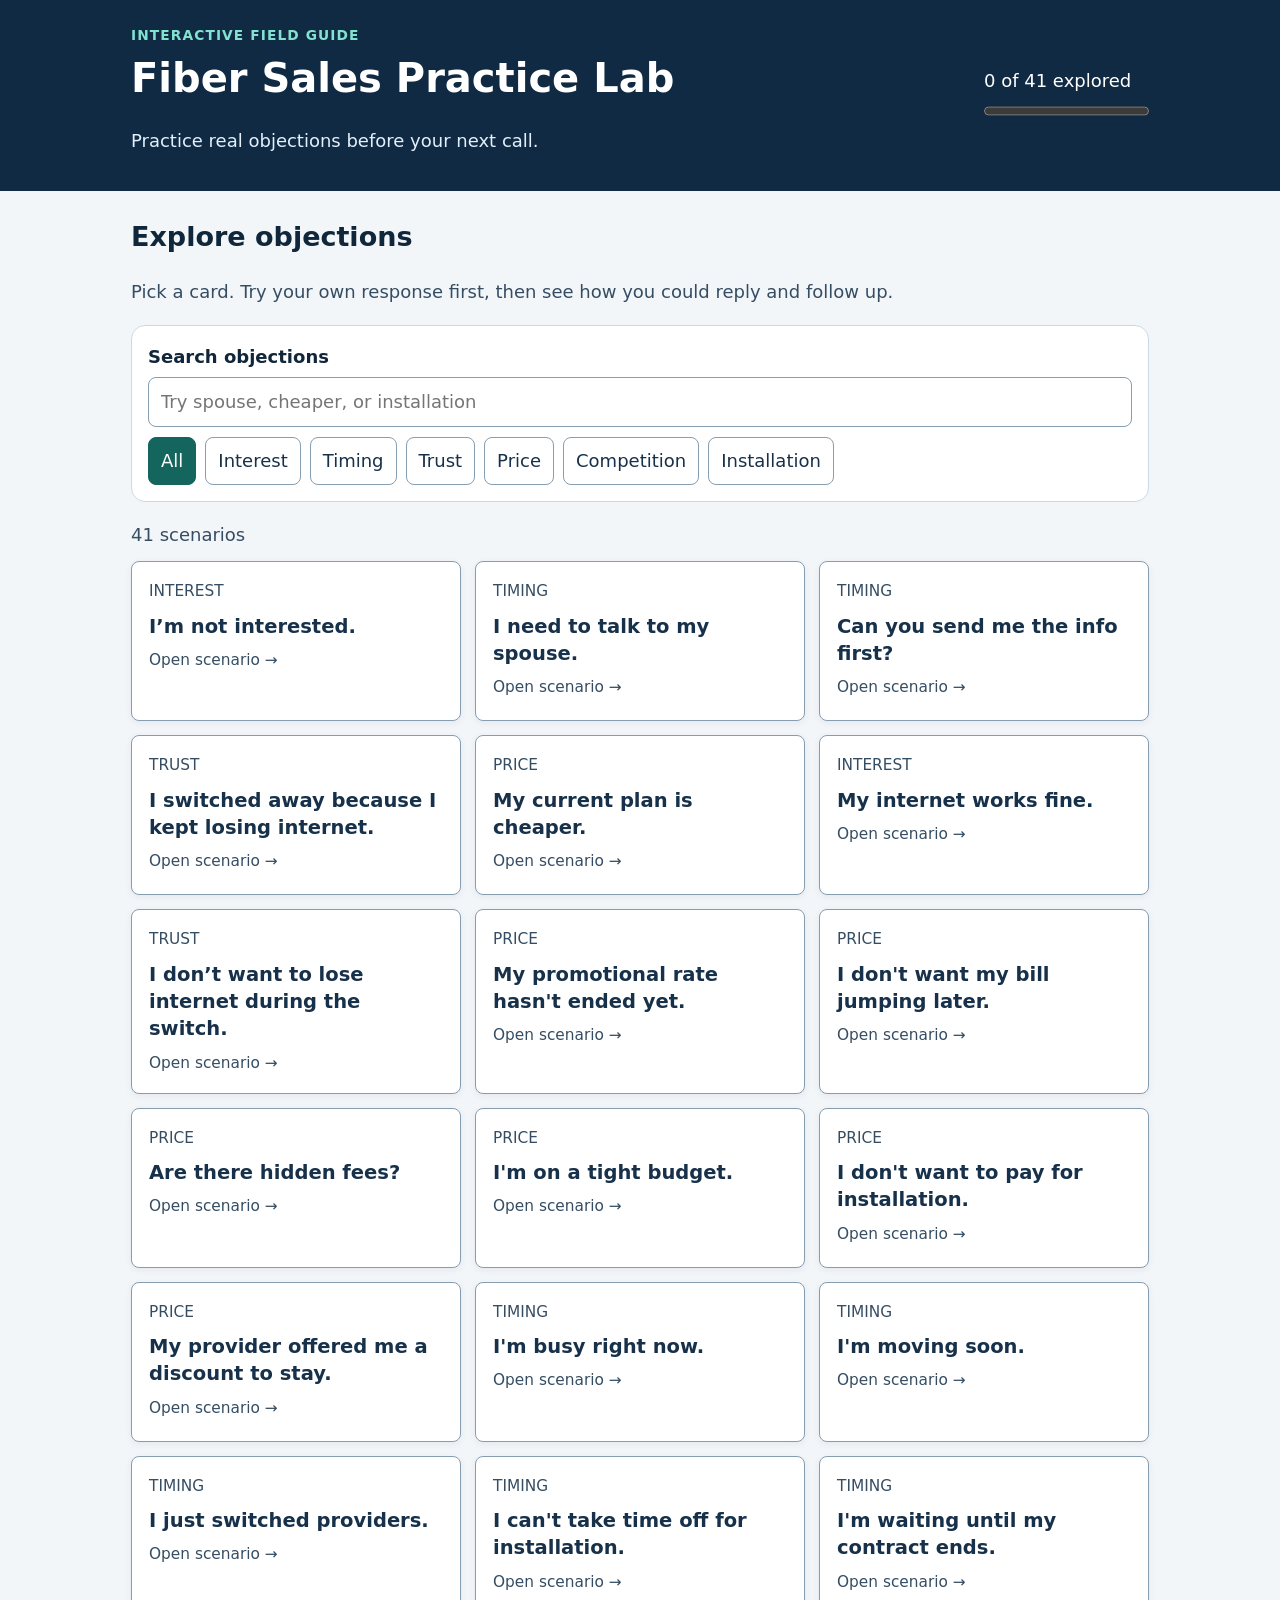
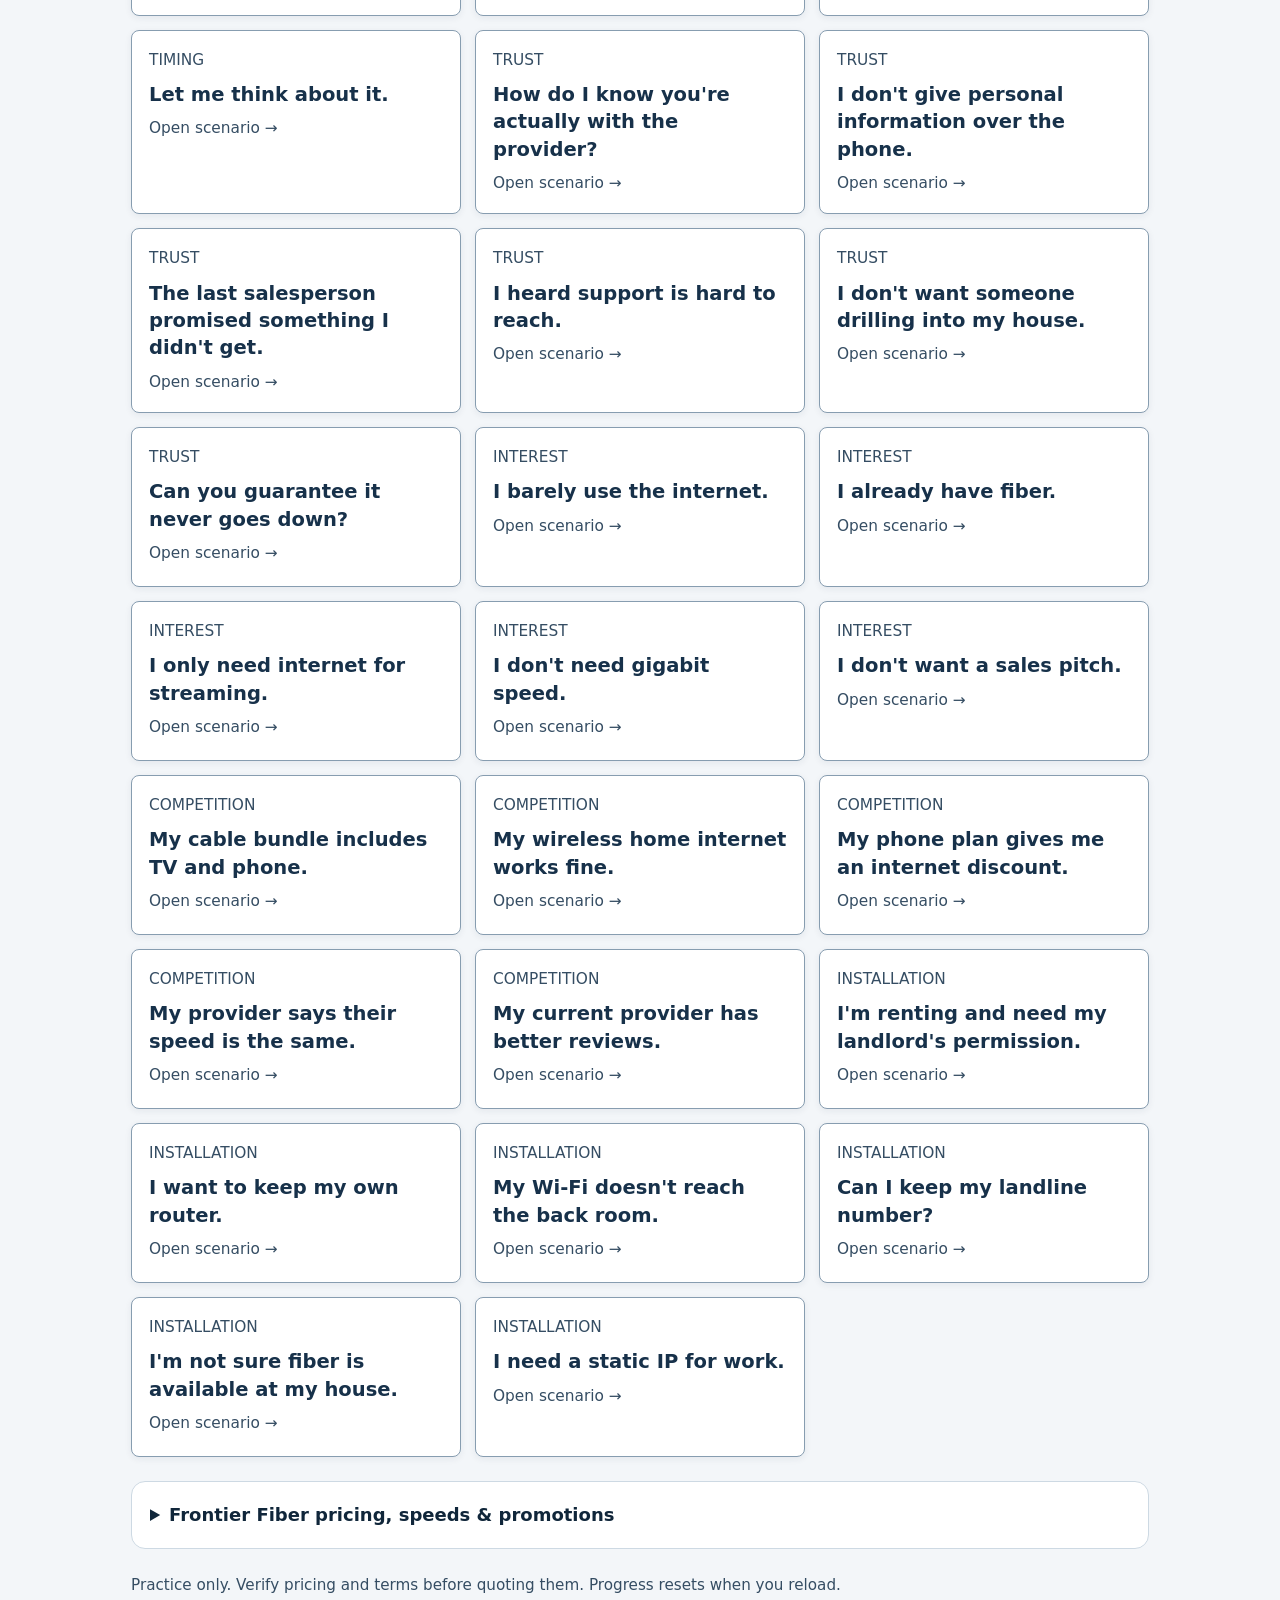
==== index.html @ aacc7892 "Rename index (1).html to index.html" ====
<!doctype html>
<html lang="en"><meta charset="utf-8"><meta name="viewport" content="width=device-width,initial-scale=1">
<meta http-equiv="Content-Security-Policy" content="default-src 'none'; script-src 'sha256-y+6IOTPZpGJT1f34l+h1BijuALZRI1sY82XpPW38BYg='; style-src 'unsafe-inline'; base-uri 'none'; form-action 'none'">
<title>Fiber Sales Practice Lab</title>
<style>
*{box-sizing:border-box}body{margin:0;background:#f3f6f9;color:#15283a;font:16px/1.55 system-ui,sans-serif}header{background:#102a43;color:#fff}header>div,main{max-width:1090px;margin:auto;padding:24px clamp(16px,4vw,36px)}header>div{display:flex;flex-wrap:wrap;justify-content:space-between;align-items:center;gap:16px}h1,h2,p{margin:0 0 .65em}h1{font-size:clamp(1.65rem,4vw,2.5rem);line-height:1.1}.eyebrow{font-size:.76rem;font-weight:800;letter-spacing:.13em;text-transform:uppercase;color:#176b62}header .eyebrow{color:#80e2cf}.muted{color:#4b6176}header .muted{color:#d0e2f3}progress{width:165px;accent-color:#44d3b7}.filters{background:white;border:1px solid #cdd9e3;border-radius:14px;padding:16px;margin:18px 0}.row{display:flex;align-items:center;gap:9px;flex-wrap:wrap;margin-top:10px}button,input{font:inherit}input{width:100%;border:1px solid #879db0;border-radius:8px;padding:9px 12px}button{cursor:pointer;background:#fff;color:#17314a;border:1px solid #879db0;border-radius:8px;padding:8px 12px}button[aria-pressed=true],.primary{background:#14655d;color:white;border-color:#14655d}button:focus-visible,input:focus-visible{outline:3px solid #087eaa;outline-offset:3px}.grid{display:grid;grid-template-columns:repeat(auto-fit,minmax(min(100%,245px),1fr));gap:14px}.card{text-align:left;display:flex;flex-direction:column;gap:8px;min-height:144px;padding:17px;box-shadow:0 2px 7px #17314a12}.card:hover{border-color:#14655d;background:#f7fffc}.card strong{font-size:1.1rem}.card small{color:#4b6176}dialog{width:min(92vw,630px);max-height:90vh;overflow:auto;border:1px solid #879db0;border-radius:16px;padding:24px;color:#15283a}dialog::backdrop{background:#102a43b8}.between{display:flex;justify-content:space-between;gap:10px;align-items:center}.bubble{background:#e9f5f2;border-left:4px solid #14655d;padding:14px;border-radius:6px;margin:12px 0}.phase{min-height:110px}footer{margin-top:24px;font-size:.85rem}
body{font-size:18px;line-height:1.65;color:#10263a}.muted,.card small{color:#354d63}.eyebrow{font-size:.86rem;letter-spacing:.08em}.card strong{font-size:1.22rem;line-height:1.4}.card small{font-size:.96rem}.card{min-height:160px}.phase,.bubble{font-size:1.08rem}footer{font-size:.95rem}button,input{min-height:44px}label[for=search]{display:block;font-weight:700;margin-bottom:6px}header .muted{color:#e3effa}dialog{width:min(94vw,680px)}@media(max-width:480px){dialog{padding:16px}header>div,main{padding-inline:16px}}
dialog{background:#fff;color:#10263a}dialog .eyebrow,#phase{color:#11534c}#phase{font-size:1rem;font-weight:800;letter-spacing:.05em}#body,.bubble{color:#10263a;font-size:1.125rem;line-height:1.65}.exit{padding:12px 14px;background:#edf4f8;border-radius:8px;color:#18364b;margin-bottom:16px}
.reference{margin:24px 0;padding:18px;background:#fff;border:1px solid #cdd9e3;border-radius:14px}.reference summary{cursor:pointer;font-weight:800;color:#10263a}.reference li{margin:.55em 0}a{color:#145679}#facts{padding:12px 14px;background:#e9f5f2;color:#10263a;border-radius:8px;margin-bottom:16px}#facts p{margin:.35em 0 0}
.price-scroll{overflow-x:auto}table{border-collapse:collapse;width:100%;margin:10px 0}caption{text-align:left;font-weight:700}th,td{text-align:left;padding:8px;border-bottom:1px solid #cdd9e3}
</style>
<header><div><section><p class="eyebrow">Interactive field guide</p><h1>Fiber Sales Practice Lab</h1><p class="muted">Practice real objections before your next call.</p></section><div><label id="progress-label" for="progress"></label><br><progress id="progress"></progress></div></div></header>
<main><h2>Explore objections</h2><p class="muted">Pick a card. Try your own response first, then see how you could reply and follow up.</p>
<section class="filters" aria-label="Scenario filters"><label for="search">Search objections</label><input type="search" id="search" placeholder="Try spouse, cheaper, or installation"><div class="row" id="filters"></div></section>
<p id="count" class="muted" role="status"></p><div class="grid" id="cards"></div>
<details class="reference"><summary>Frontier Fiber pricing, speeds &amp; promotions</summary>
<p><strong>Advertised examples checked November 5, 2026.</strong> These are monthly online rates at qualifying addresses with the advertised billing and discount terms. Wired speed tiers are shown as download/upload. Your address quote controls.</p>
<div class="price-scroll"><table><caption>Advertised Frontier Fiber plan comparison</caption><thead><tr><th scope="col">Plan</th><th scope="col">Wired speed tier</th><th scope="col">From / month</th></tr></thead><tbody>
<tr><th scope="row">Fiber 500</th><td>500 / 500 Mbps</td><td>$44.99</td></tr>
<tr><th scope="row">Fiber 1 Gig</th><td>1 / 1 Gbps</td><td>$64.99</td></tr>
<tr><th scope="row">Fiber 2 Gig</th><td>2 / 2 Gbps</td><td>$79.99</td></tr>
<tr><th scope="row">Fiber 5 Gig</th><td>5 / 5 Gbps</td><td>$104.99</td></tr>
<tr><th scope="row">Fiber 7 Gig</th><td>7 / 7 Gbps</td><td>$124.99</td></tr>
</tbody></table></div>
<p><strong>Promotions to check:</strong> Frontier’s deals page lists Whole Home Wi-Fi and free installation on eligible 1 Gig and faster plans, and a $15/month discount for qualifying Frontier Fiber and Verizon mobile customers. The online plans page also shows two months on select offers, Visa reward cards, and a Samsung TV/soundbar or gift-card alternative on select multi-gig offers. Confirm the reward amount, billing credits, eligibility, redemption and whether offers combine before quoting.</p>
<p><a href="https://go.frontier.com/fiber/internet">Advertised plan comparison</a> · <a href="https://frontier.com/shop/deals">Frontier deals</a></p>
<ul>
<li><strong>Speed and data:</strong> Frontier advertises unlimited data with no overage charges. Compare the plan’s listed upload and download speeds with the customer’s current plan. Wired plan speeds and Wi-Fi speeds on a particular device are different. Frontier lists 500 Mbps, 1 Gig, 2 Gig, and 5 Gig plans, and advertises 7 Gig in select areas. <a href="https://frontier.com/pages/why-frontier/get-fiber">Fiber overview</a> · <a href="https://frontier.com/shop/internet/fiber-internet/7-gig">7 Gig availability</a></li>
<li><strong>Price and promotions:</strong> Use the address quote and Broadband Facts label. Confirm the regular and promotional prices, when the promotion ends, Auto Pay and paperless billing requirements, installation charges, add-ons, and any contract or cancellation terms. Confirm gift card or other reward eligibility and redemption steps before quoting it. <a href="https://frontier.com/consumerlabels">Broadband Facts labels</a></li>
<li><strong>Router and Wi-Fi:</strong> Frontier says its internet plans include a router with no monthly equipment rental fee. Its Whole-Home Wi-Fi page advertises inclusion on Fiber 1 Gig or faster plans. Check the specific quote for the equipment, coverage options, and any charges. <a href="https://frontier.com/shop/internet/whole-home-wifi">Whole-Home Wi-Fi</a></li>
<li><strong>Installation and switching:</strong> Some properties need a fiber line run from the street before installation. Check the route and any required permissions with Frontier. When practical, test the new service before canceling the old one. <a href="https://frontier.com/helpcenter/frontier-installation">Installation guide</a></li>
<li><strong>TV, home phone, and work needs:</strong> Confirm TV subscription cost and channels separately. Frontier Fiber Digital Voice runs over the fiber network; confirm availability, number transfer, backup power, and compatibility before changing phone service. Verify static IP or equipment requirements with Frontier before committing. <a href="https://frontier.com/helpcenter/phone/fiber-digital-voice">Fiber Digital Voice</a></li>
</ul></details><footer class="muted">Practice only. Verify pricing and terms before quoting them. Progress resets when you reload.</footer></main>
<dialog id="demo" aria-labelledby="title"><div class="between"><span id="topic" class="eyebrow"></span><button id="close" type="button">Close</button></div><h2 id="title" tabindex="-1">Practice scenario</h2><div class="bubble"><strong>Customer:</strong> <span id="customer"></span></div><section class="phase" aria-live="polite"><p class="eyebrow" id="phase"></p><p id="body"></p></section><aside id="facts" hidden><strong>Frontier talking point</strong><p id="fact-text"></p></aside><p id="exit" class="exit" hidden><strong>If they still decline:</strong> Thank them and end the call. If they need time, ask permission to call back and agree on a time. Confirm their explicit approval before submitting an order.</p><div class="between"><button id="back" type="button">Back</button><button class="primary" id="forward" type="button"></button></div></dialog>
<script>
"use strict";
const scenarios=[
 [
  "Interest",
  "I’m not interested.",
  "I hear you. Is it that you’re happy with what you have, or is now just a bad time?",
  "Ask one clarifying question if they’re open to it. If they name a concern you can solve, say: “Let’s check the options at your address and see what solves that.” If they give a clear no, wrap up."
 ],
 [
  "Timing",
  "I need to talk to my spouse.",
  "Of course. What do you think your spouse will want to know first: the price, how installation works, or something else?",
  "“Let’s get you both the same written quote. What’s a good time for us to go over it together?” Wait for both to make their decision before booking."
 ],
 [
  "Timing",
  "Can you send me the info first?",
  "Absolutely. Before I send it, what’s the main thing you want to compare? I can include the exact details you’ll need to decide.",
  "“I’ll send the full monthly cost and installation details. Let’s pick a time to go over it after you’ve had a chance to compare.”"
 ],
 [
  "Trust",
  "I switched away because I kept losing internet.",
  "I can see why you switched. Was it the outages themselves or how long it took to get help that made you leave?",
  "“Let’s check the install and support details first. If those address what happened last time, we can plan the switch around your current service.”"
 ],
 [
  "Price",
  "My current plan is cheaper.",
  "I get wanting to keep the lower bill. Are you comparing just internet, or does your current total include equipment or a bundle? “Frontier advertises Fiber 500 at $44.99 a month at qualifying addresses with the advertised billing terms. Let’s check the actual quote and see how it compares.”",
  "Let’s compare the full monthly cost. If the quote works for you, let’s confirm the plan and review the order."
 ],
 [
  "Interest",
  "My internet works fine.",
  "Glad it works well. If you could change one thing about it, would it be the bill, Wi-Fi coverage, or nothing at all?",
  "If they name something they want to improve: “Let’s compare a plan that solves that and see what it comes to at your address.” If they’re happy as is, thank them."
 ],
 [
  "Trust",
  "I don’t want to lose internet during the switch.",
  "I get it. How much downtime could you handle? We can check whether you can keep your current service active until the new connection is tested.",
  "Let’s verify that first. Once you’re comfortable with the written terms, we can review the order."
 ],
 [
  "Price",
  "My promotional rate hasn't ended yet.",
  "Makes sense to keep a rate that works for you.",
  "Let’s compare the full monthly cost. If the quote works for you, let’s confirm the plan and review the order."
 ],
 [
  "Price",
  "I don't want my bill jumping later.",
  "That's fair. I'd want to see what it costs after the promo, too. Would it help if I listed the introductory price and the regular price side by side?",
  "Let’s compare the full monthly cost. If the quote works for you, let’s confirm the plan and review the order."
 ],
 [
  "Price",
  "Are there hidden fees?",
  "Let's look at the full quote together so you can see what is included. Would you like me to separate monthly charges from one-time charges?",
  "Let’s compare the full monthly cost. If the quote works for you, let’s confirm the plan and review the order."
 ],
 [
  "Price",
  "I'm on a tight budget.",
  "I understand. Let's start with what you're comfortable spending. What monthly total would make this worth considering? “Frontier advertises Fiber 500 at $44.99 a month at qualifying addresses with the advertised billing terms. Let’s check the actual quote and see how it compares.”",
  "Let’s compare the full monthly cost. If the quote works for you, let’s confirm the plan and review the order."
 ],
 [
  "Price",
  "I don't want to pay for installation.",
  "I can check the installation terms before you decide. Would you want to look at the offer if the written quote confirms no installation charge?",
  "Let’s compare the full monthly cost. If the quote works for you, let’s confirm the plan and review the order."
 ],
 [
  "Price",
  "My provider offered me a discount to stay.",
  "That could be a good deal. It depends on what the discount includes and how long it lasts. Did they tell you when the discount expires?",
  "Let’s compare the full monthly cost. If the quote works for you, let’s confirm the plan and review the order."
 ],
 [
  "Timing",
  "I'm busy right now.",
  "No problem. I caught you at a bad time. Would another time work better, or should I leave it here?",
  "Let’s confirm what needs to happen before you’re ready. We can review the quote now or agree on a time to follow up."
 ],
 [
  "Timing",
  "I'm moving soon.",
  "That changes things. It may make more sense to plan for your next place. Would checking service at the new place be helpful when you're ready?",
  "Let’s confirm what needs to happen before you’re ready. We can review the quote now or agree on a time to follow up."
 ],
 [
  "Timing",
  "I just switched providers.",
  "I get it. Switching again right away is a hassle. What made you pick your new plan?",
  "Let’s confirm what needs to happen before you’re ready. We can review the quote now or agree on a time to follow up."
 ],
 [
  "Timing",
  "I can't take time off for installation.",
  "I understand. Let’s confirm what installation requires at your address before you decide.",
  "Let’s confirm what needs to happen before you’re ready. We can review the quote now or agree on a time to follow up."
 ],
 [
  "Timing",
  "I'm waiting until my contract ends.",
  "That makes sense if leaving now would cost you money. When is your contract up?",
  "Let’s confirm what needs to happen before you’re ready. We can review the quote now or agree on a time to follow up."
 ],
 [
  "Timing",
  "Let me think about it.",
  "Of course. Take whatever time you need. Is there anything you're still unsure about that I can clear up?",
  "Let’s confirm what needs to happen before you’re ready. We can review the quote now or agree on a time to follow up."
 ],
 [
  "Trust",
  "How do I know you're actually with the provider?",
  "That's a fair question. You can verify the offer through the provider's official channels before sharing information. Would you prefer to look up the provider's contact information yourself?",
  "Let’s verify that first. Once you’re comfortable with the written terms, we can review the order."
 ],
 [
  "Trust",
  "I don't give personal information over the phone.",
  "I respect that. We can talk through the offer without collecting personal information. Would a general plan summary be useful?",
  "Let’s verify that first. Once you’re comfortable with the written terms, we can review the order."
 ],
 [
  "Trust",
  "The last salesperson promised something I didn't get.",
  "I'd be cautious too. I'd want the offer in writing before agreeing to it. What part of the last offer wasn't honored?",
  "Let’s verify that first. Once you’re comfortable with the written terms, we can review the order."
 ],
 [
  "Trust",
  "I heard support is hard to reach.",
  "That matters, especially if you work from home. What type of support would you need if something went wrong?",
  "Let’s verify that first. Once you’re comfortable with the written terms, we can review the order."
 ],
 [
  "Trust",
  "I don't want someone drilling into my house.",
  "I understand. Let’s confirm what installation requires at your address before you decide.",
  "Let’s verify that first. Once you’re comfortable with the written terms, we can review the order."
 ],
 [
  "Trust",
  "Can you guarantee it never goes down?",
  "I can't promise zero outages. I can explain what to confirm about service and support. Is downtime mainly a concern for work, school, or something else?",
  "Let’s verify that first. Once you’re comfortable with the written terms, we can review the order."
 ],
 [
  "Interest",
  "I barely use the internet.",
  "A bigger plan might not make sense for you. What do you normally use it for?",
  "Let’s confirm the plan that covers what you use and review the monthly total together."
 ],
 [
  "Interest",
  "I already have fiber.",
  "If it meets your needs, that may already be a good fit. Is there anything about the price, speed, or support you'd want to change?",
  "Let’s confirm the plan that covers what you use and review the monthly total together."
 ],
 [
  "Interest",
  "I only need internet for streaming.",
  "Then we can focus on the speed you need for how your household actually watches. How many people usually stream at the same time?",
  "Let’s confirm the plan that covers what you use and review the monthly total together."
 ],
 [
  "Interest",
  "I don't need gigabit speed.",
  "You may be right. The best plan depends on what you use it for. How many people and devices are usually online together? “Let’s compare 500 Mbps at an advertised $44.99 with 1 Gig at $64.99, then check what’s actually available at your address.”",
  "Let’s confirm the plan that covers what you use and review the monthly total together."
 ],
 [
  "Interest",
  "I don't want a sales pitch.",
  "Understood. I'll keep it brief, and we can end the call here if you prefer.",
  "Let’s confirm the plan that covers what you use and review the monthly total together."
 ],
 [
  "Competition",
  "My cable bundle includes TV and phone.",
  "The bundle matters. Comparing internet prices alone wouldn't tell you what you'd actually spend. Which TV channels and phone features would you need to keep?",
  "“Let’s compare both plans line by line. If the Frontier quote gives you what you want, we can plan the switch around your current service.”"
 ],
 [
  "Competition",
  "My wireless home internet works fine.",
  "If it's reliable and the price works, that's a good reason to keep it. Have you noticed any issues with uploads or video calls at busy times?",
  "“Let’s compare both plans line by line. If the Frontier quote gives you what you want, we can plan the switch around your current service.”"
 ],
 [
  "Competition",
  "My phone plan gives me an internet discount.",
  "That discount belongs in the comparison. Would switching affect the price of your phone plan too?",
  "“Let’s compare both plans line by line. If the Frontier quote gives you what you want, we can plan the switch around your current service.”"
 ],
 [
  "Competition",
  "My provider says their speed is the same.",
  "Let's compare the plans directly, including upload speeds and the total bill. What speeds are listed on your current plan?",
  "“Let’s compare both plans line by line. If the Frontier quote gives you what you want, we can plan the switch around your current service.”"
 ],
 [
  "Competition",
  "My current provider has better reviews.",
  "Reviews can be useful, especially from people near you. What matters most to you: reliability, support, or something else?",
  "“Let’s compare both plans line by line. If the Frontier quote gives you what you want, we can plan the switch around your current service.”"
 ],
 [
  "Installation",
  "I'm renting and need my landlord's permission.",
  "Good call. You'll want any required approval before work is scheduled. Would an installation summary help you ask your landlord?",
  "Let’s confirm the setup at your address and review the plan and next steps."
 ],
 [
  "Installation",
  "I want to keep my own router.",
  "That may be possible, depending on the service and equipment. What router model do you have so we can check compatibility?",
  "Let’s confirm the setup at your address and review the plan and next steps."
 ],
 [
  "Installation",
  "My Wi-Fi doesn't reach the back room.",
  "That might be a coverage issue inside the house. Does the connection work well near your current router?",
  "Let’s confirm the setup at your address and review the plan and next steps."
 ],
 [
  "Installation",
  "Can I keep my landline number?",
  "Keeping your number is important. We'd need to verify that it can transfer before you cancel anything. Is the number still active with your current provider?",
  "Let’s confirm the setup at your address and review the plan and next steps."
 ],
 [
  "Installation",
  "I'm not sure fiber is available at my house.",
  "Availability can vary by address, even on the same street. Would you like to check through the provider's official availability tool?",
  "Let’s confirm the setup at your address and review the plan and next steps."
 ],
 [
  "Installation",
  "I need a static IP for work.",
  "Let's confirm whether the plan offers one before considering a switch. Does your employer require a public static IP, or do you connect through a VPN?",
  "Let’s confirm the setup at your address and review the plan and next steps."
 ]
];
const el=id=>document.getElementById(id);
const done=new Set(), demo=el("demo"), filters=el("filters");
let category="All", active=0, step=0, opener;
const categories=["All",...new Set(scenarios.map(item=>item[0]))];
for(const name of categories){
 const b=document.createElement("button");b.type="button";b.textContent=name;
 b.addEventListener("click",()=>{category=name;render();});filters.append(b);
}
function render(){
 for(const b of filters.children)b.setAttribute("aria-pressed",String(b.textContent===category));
 const q=el("search").value.trim().toLowerCase(), grid=el("cards");
 grid.replaceChildren();let count=0;
 scenarios.forEach(([type,statement,reply,follow],i)=>{
  if((category!=="All"&&type!==category)||![statement,reply,follow,type].join(" ").toLowerCase().includes(q))return;
  count++;
  const card=document.createElement("button");card.type="button";card.className="card";
  for(const [tag,value] of [["small",type.toUpperCase()],["strong",statement],["small",done.has(i)?"✓ Explored · Practice again":"Open scenario →"]]){
   const node=document.createElement(tag);node.textContent=value;card.append(node);
  }
  card.addEventListener("click",()=>{opener=i;active=i;step=0;show();demo.showModal();el("title").focus();});
  card.dataset.index=String(i);grid.append(card);
 });
 el("count").textContent=count?count+" scenario"+(count===1?"":"s"):"No matching scenarios. Try another search or category.";
 el("progress").max=scenarios.length;el("progress").value=done.size;
 el("progress-label").textContent=done.size+" of "+scenarios.length+" explored";
}
function frontierFact(type,statement){
 const q=statement.toLowerCase();
 if(/landline|phone features/.test(q))return "Frontier Fiber Digital Voice runs over fiber. Check whether their number can transfer and ask about equipment and backup power. Keep the old number active until the transfer is confirmed.";
 if(/static ip|own router/.test(q))return "Check the specific plan and equipment requirements before quoting support for a static IP or third-party router. Ask for the required setup or router model.";
 if(/bundle|phone plan|discount to stay/.test(q))return "Compare the complete household bill. Check the price of any separate TV or phone service and whether switching affects a bundle or wireless discount.";
 if(/wi-fi|back room/.test(q))return "Frontier says its plans include a router, and advertises Whole-Home Wi-Fi on Fiber 1 Gig or faster. Confirm the actual equipment and coverage options on the quote.";
 if(/installation|drilling|renting|lose internet|available at my house/.test(q))return "Check service at the exact address. Frontier says some homes need a line installed before installation. Confirm permissions and routing; suggest testing the new connection before canceling the old one.";
 if(/outage|losing internet|support/.test(q))return "Avoid uptime promises. Confirm the support options and help them plan how to switch with as little interruption as practical.";
 return ({
 Price:"Use the Frontier Broadband Facts label and address quote to compare the full monthly cost, price after any promotion, Auto Pay requirements, and one-time charges. Online examples: Fiber 500 from $44.99 and 1 Gig from $64.99. Check any credits or reward eligibility in the quote; compare the recurring bill separately.",
 Timing:"Confirm any offer expiration. If they have a current contract or are moving, check timing and costs before reviewing the order.",
 Trust:"Offer a written quote and invite the customer to verify it through Frontier’s official site or support channels before sharing account or payment information.",
 Interest:"Frontier advertises unlimited data with no overage charges. If uploads or video calls matter, compare the quoted upload speed with their current plan. Recommend a tier that fits their needs.",
 Competition:"Compare quoted upload and download speeds, equipment, and total cost. Advertised multi-gig examples: 2 Gig from $79.99, 5 Gig from $104.99 and 7 Gig from $124.99. Confirm the quote, equipment requirements and any eligible rewards.",
 Installation:"Confirm address eligibility, installation requirements and charges in the written quote before submitting an order."
 })[type];
}
function show(){
 const [type,statement,reply,follow]=scenarios[active];
 el("topic").textContent=type;el("customer").textContent=statement;
 el("phase").textContent=["01 / Try it","02 / Sample response","03 / Follow up"][step];
 el("body").textContent=["Say your response out loud. Acknowledge the concern, ask a question to find out what’s holding them back, and think about what would earn a yes. If they clearly ask to end the call, respect that.",reply,follow][step];
 el("facts").hidden=step===0;
 el("fact-text").textContent=frontierFact(type,statement);
 el("exit").hidden=step!==2;
 el("back").disabled=step===0;
 el("forward").textContent=["Reveal response","See follow-up","Finish scenario"][step];
}
el("search").addEventListener("input",render);
el("close").addEventListener("click",()=>demo.close());
el("back").addEventListener("click",()=>{if(step>0){step--;show();}});
el("forward").addEventListener("click",()=>{if(step===2){done.add(active);demo.close();}else{step++;show();}});
demo.addEventListener("close",()=>{render();el("cards").querySelector('[data-index="'+opener+'"]')?.focus();});
render();
</script></html>
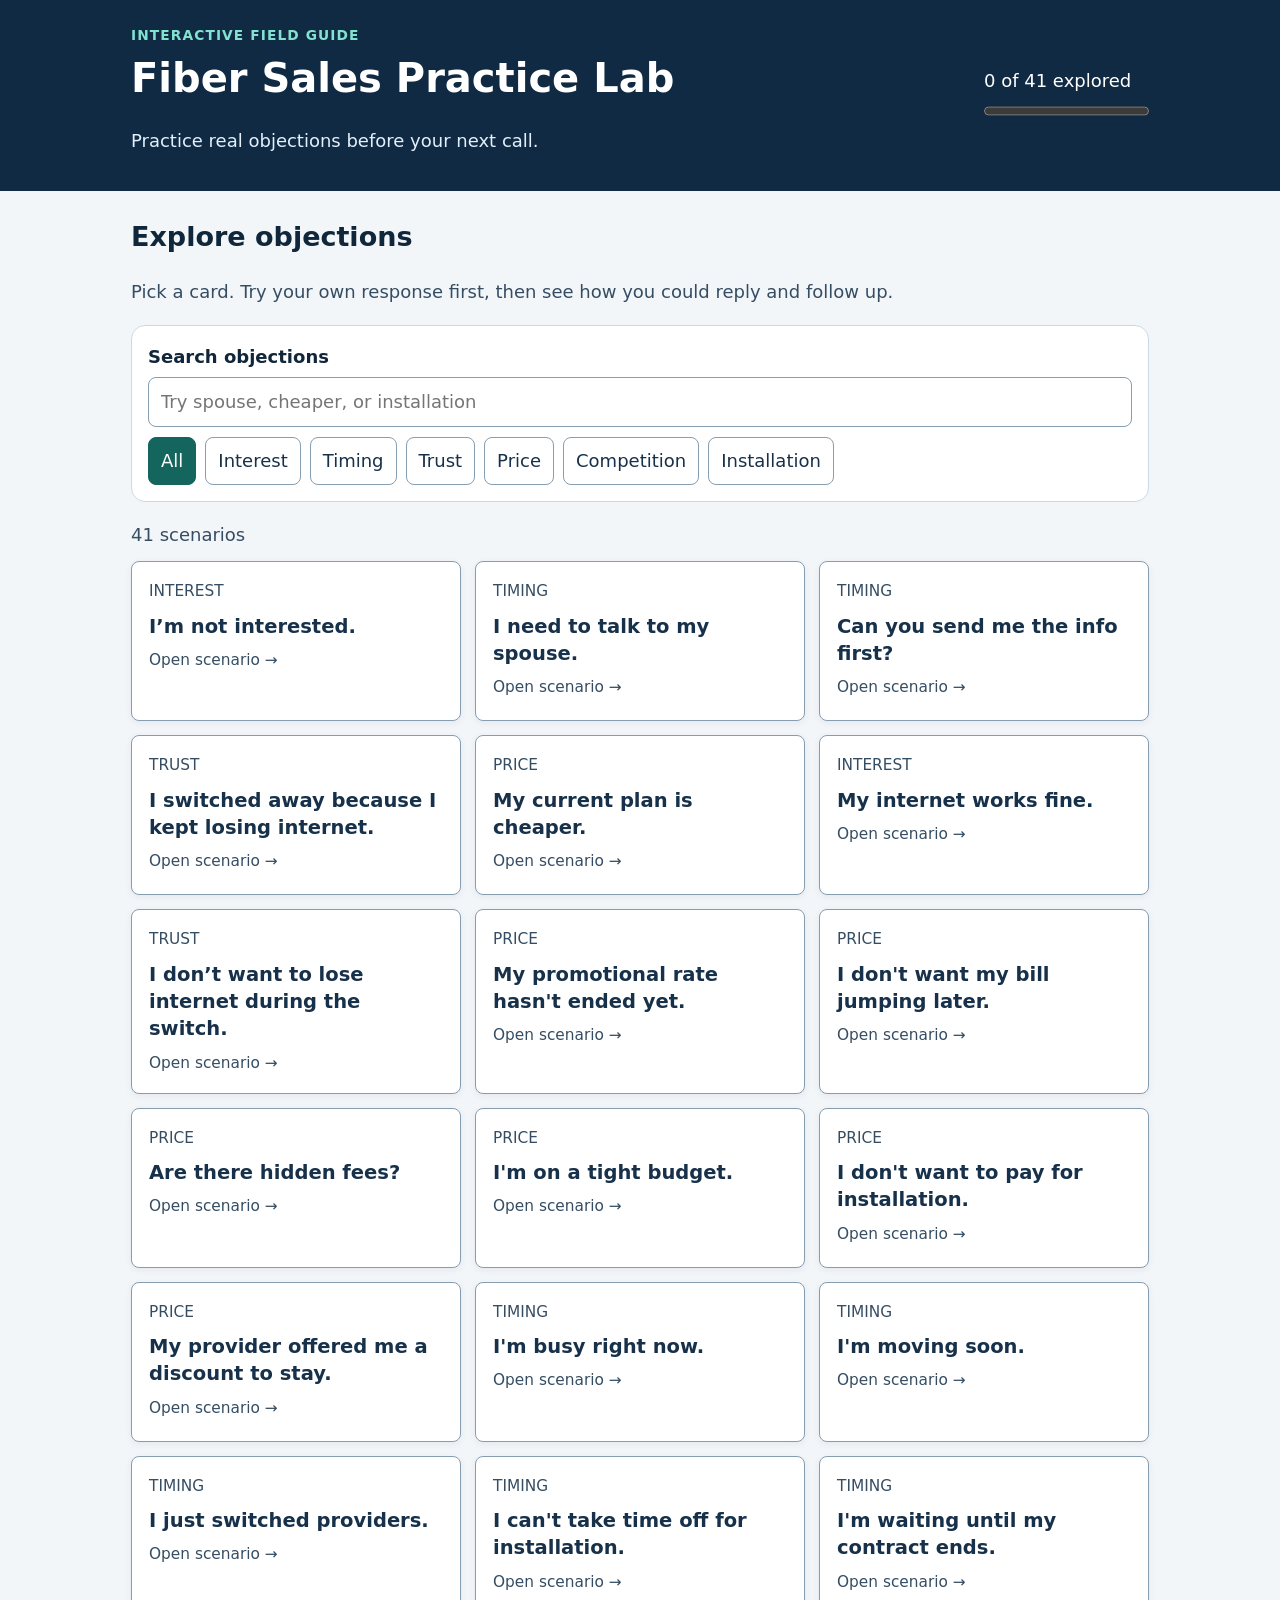
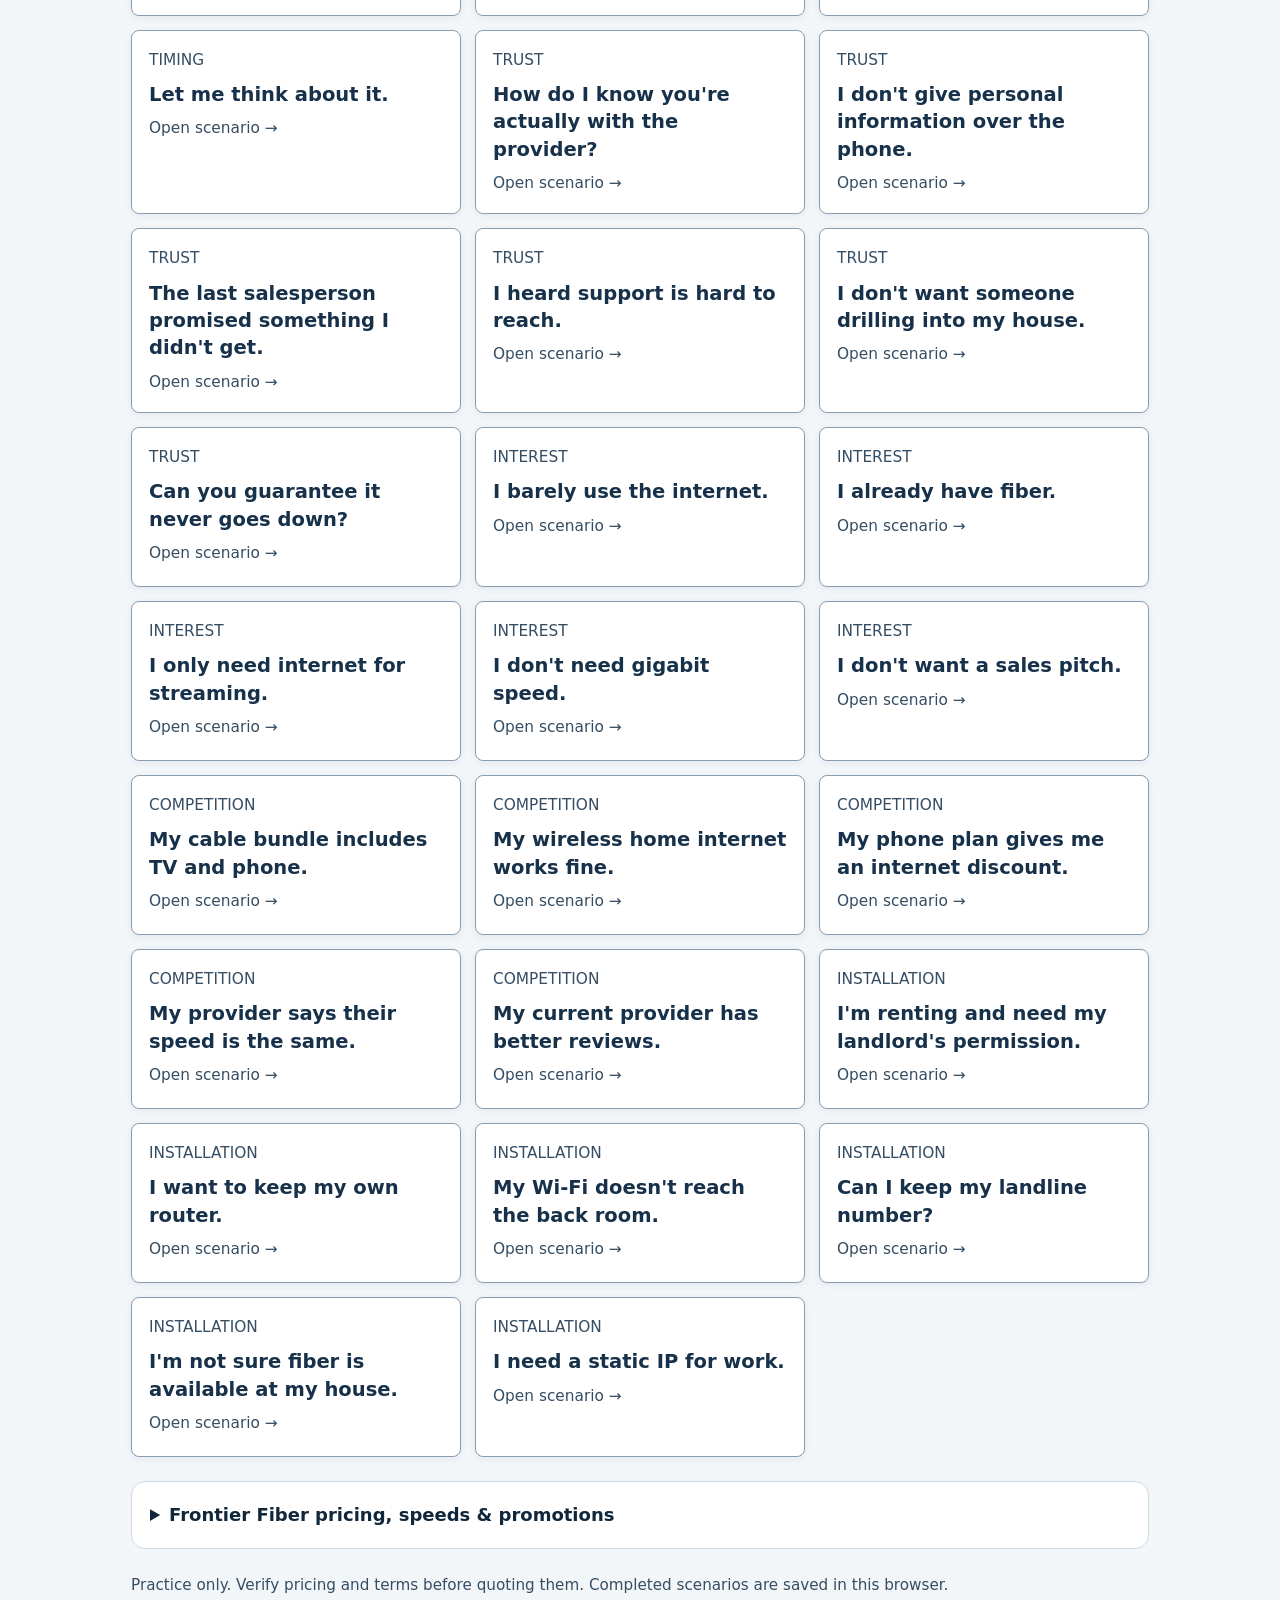
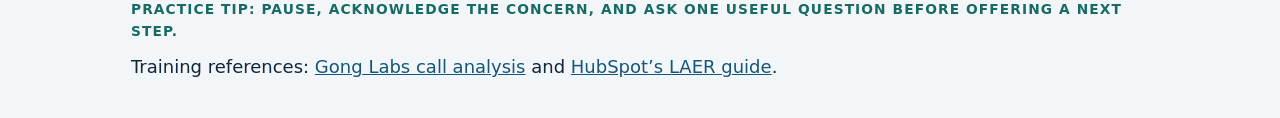
==== commit 965ecd50: "Add files via upload" ====
--- a/index.html
+++ b/index.html
@@ -1,14 +1,8 @@
 <!doctype html>
 <html lang="en"><meta charset="utf-8"><meta name="viewport" content="width=device-width,initial-scale=1">
-<meta http-equiv="Content-Security-Policy" content="default-src 'none'; script-src 'sha256-y+6IOTPZpGJT1f34l+h1BijuALZRI1sY82XpPW38BYg='; style-src 'unsafe-inline'; base-uri 'none'; form-action 'none'">
+<meta http-equiv="Content-Security-Policy" content="default-src 'none'; script-src 'self'; style-src 'self'; base-uri 'none'; form-action 'none'">
 <title>Fiber Sales Practice Lab</title>
-<style>
-*{box-sizing:border-box}body{margin:0;background:#f3f6f9;color:#15283a;font:16px/1.55 system-ui,sans-serif}header{background:#102a43;color:#fff}header>div,main{max-width:1090px;margin:auto;padding:24px clamp(16px,4vw,36px)}header>div{display:flex;flex-wrap:wrap;justify-content:space-between;align-items:center;gap:16px}h1,h2,p{margin:0 0 .65em}h1{font-size:clamp(1.65rem,4vw,2.5rem);line-height:1.1}.eyebrow{font-size:.76rem;font-weight:800;letter-spacing:.13em;text-transform:uppercase;color:#176b62}header .eyebrow{color:#80e2cf}.muted{color:#4b6176}header .muted{color:#d0e2f3}progress{width:165px;accent-color:#44d3b7}.filters{background:white;border:1px solid #cdd9e3;border-radius:14px;padding:16px;margin:18px 0}.row{display:flex;align-items:center;gap:9px;flex-wrap:wrap;margin-top:10px}button,input{font:inherit}input{width:100%;border:1px solid #879db0;border-radius:8px;padding:9px 12px}button{cursor:pointer;background:#fff;color:#17314a;border:1px solid #879db0;border-radius:8px;padding:8px 12px}button[aria-pressed=true],.primary{background:#14655d;color:white;border-color:#14655d}button:focus-visible,input:focus-visible{outline:3px solid #087eaa;outline-offset:3px}.grid{display:grid;grid-template-columns:repeat(auto-fit,minmax(min(100%,245px),1fr));gap:14px}.card{text-align:left;display:flex;flex-direction:column;gap:8px;min-height:144px;padding:17px;box-shadow:0 2px 7px #17314a12}.card:hover{border-color:#14655d;background:#f7fffc}.card strong{font-size:1.1rem}.card small{color:#4b6176}dialog{width:min(92vw,630px);max-height:90vh;overflow:auto;border:1px solid #879db0;border-radius:16px;padding:24px;color:#15283a}dialog::backdrop{background:#102a43b8}.between{display:flex;justify-content:space-between;gap:10px;align-items:center}.bubble{background:#e9f5f2;border-left:4px solid #14655d;padding:14px;border-radius:6px;margin:12px 0}.phase{min-height:110px}footer{margin-top:24px;font-size:.85rem}
-body{font-size:18px;line-height:1.65;color:#10263a}.muted,.card small{color:#354d63}.eyebrow{font-size:.86rem;letter-spacing:.08em}.card strong{font-size:1.22rem;line-height:1.4}.card small{font-size:.96rem}.card{min-height:160px}.phase,.bubble{font-size:1.08rem}footer{font-size:.95rem}button,input{min-height:44px}label[for=search]{display:block;font-weight:700;margin-bottom:6px}header .muted{color:#e3effa}dialog{width:min(94vw,680px)}@media(max-width:480px){dialog{padding:16px}header>div,main{padding-inline:16px}}
-dialog{background:#fff;color:#10263a}dialog .eyebrow,#phase{color:#11534c}#phase{font-size:1rem;font-weight:800;letter-spacing:.05em}#body,.bubble{color:#10263a;font-size:1.125rem;line-height:1.65}.exit{padding:12px 14px;background:#edf4f8;border-radius:8px;color:#18364b;margin-bottom:16px}
-.reference{margin:24px 0;padding:18px;background:#fff;border:1px solid #cdd9e3;border-radius:14px}.reference summary{cursor:pointer;font-weight:800;color:#10263a}.reference li{margin:.55em 0}a{color:#145679}#facts{padding:12px 14px;background:#e9f5f2;color:#10263a;border-radius:8px;margin-bottom:16px}#facts p{margin:.35em 0 0}
-.price-scroll{overflow-x:auto}table{border-collapse:collapse;width:100%;margin:10px 0}caption{text-align:left;font-weight:700}th,td{text-align:left;padding:8px;border-bottom:1px solid #cdd9e3}
-</style>
+<link rel="stylesheet" href="./style.css">
 <header><div><section><p class="eyebrow">Interactive field guide</p><h1>Fiber Sales Practice Lab</h1><p class="muted">Practice real objections before your next call.</p></section><div><label id="progress-label" for="progress"></label><br><progress id="progress"></progress></div></div></header>
 <main><h2>Explore objections</h2><p class="muted">Pick a card. Try your own response first, then see how you could reply and follow up.</p>
 <section class="filters" aria-label="Scenario filters"><label for="search">Search objections</label><input type="search" id="search" placeholder="Try spouse, cheaper, or installation"><div class="row" id="filters"></div></section>
@@ -30,316 +24,6 @@
 <li><strong>Router and Wi-Fi:</strong> Frontier says its internet plans include a router with no monthly equipment rental fee. Its Whole-Home Wi-Fi page advertises inclusion on Fiber 1 Gig or faster plans. Check the specific quote for the equipment, coverage options, and any charges. <a href="https://frontier.com/shop/internet/whole-home-wifi">Whole-Home Wi-Fi</a></li>
 <li><strong>Installation and switching:</strong> Some properties need a fiber line run from the street before installation. Check the route and any required permissions with Frontier. When practical, test the new service before canceling the old one. <a href="https://frontier.com/helpcenter/frontier-installation">Installation guide</a></li>
 <li><strong>TV, home phone, and work needs:</strong> Confirm TV subscription cost and channels separately. Frontier Fiber Digital Voice runs over the fiber network; confirm availability, number transfer, backup power, and compatibility before changing phone service. Verify static IP or equipment requirements with Frontier before committing. <a href="https://frontier.com/helpcenter/phone/fiber-digital-voice">Fiber Digital Voice</a></li>
-</ul></details><footer class="muted">Practice only. Verify pricing and terms before quoting them. Progress resets when you reload.</footer></main>
-<dialog id="demo" aria-labelledby="title"><div class="between"><span id="topic" class="eyebrow"></span><button id="close" type="button">Close</button></div><h2 id="title" tabindex="-1">Practice scenario</h2><div class="bubble"><strong>Customer:</strong> <span id="customer"></span></div><section class="phase" aria-live="polite"><p class="eyebrow" id="phase"></p><p id="body"></p></section><aside id="facts" hidden><strong>Frontier talking point</strong><p id="fact-text"></p></aside><p id="exit" class="exit" hidden><strong>If they still decline:</strong> Thank them and end the call. If they need time, ask permission to call back and agree on a time. Confirm their explicit approval before submitting an order.</p><div class="between"><button id="back" type="button">Back</button><button class="primary" id="forward" type="button"></button></div></dialog>
-<script>
-"use strict";
-const scenarios=[
- [
-  "Interest",
-  "I’m not interested.",
-  "I hear you. Is it that you’re happy with what you have, or is now just a bad time?",
-  "Ask one clarifying question if they’re open to it. If they name a concern you can solve, say: “Let’s check the options at your address and see what solves that.” If they give a clear no, wrap up."
- ],
- [
-  "Timing",
-  "I need to talk to my spouse.",
-  "Of course. What do you think your spouse will want to know first: the price, how installation works, or something else?",
-  "“Let’s get you both the same written quote. What’s a good time for us to go over it together?” Wait for both to make their decision before booking."
- ],
- [
-  "Timing",
-  "Can you send me the info first?",
-  "Absolutely. Before I send it, what’s the main thing you want to compare? I can include the exact details you’ll need to decide.",
-  "“I’ll send the full monthly cost and installation details. Let’s pick a time to go over it after you’ve had a chance to compare.”"
- ],
- [
-  "Trust",
-  "I switched away because I kept losing internet.",
-  "I can see why you switched. Was it the outages themselves or how long it took to get help that made you leave?",
-  "“Let’s check the install and support details first. If those address what happened last time, we can plan the switch around your current service.”"
- ],
- [
-  "Price",
-  "My current plan is cheaper.",
-  "I get wanting to keep the lower bill. Are you comparing just internet, or does your current total include equipment or a bundle? “Frontier advertises Fiber 500 at $44.99 a month at qualifying addresses with the advertised billing terms. Let’s check the actual quote and see how it compares.”",
-  "Let’s compare the full monthly cost. If the quote works for you, let’s confirm the plan and review the order."
- ],
- [
-  "Interest",
-  "My internet works fine.",
-  "Glad it works well. If you could change one thing about it, would it be the bill, Wi-Fi coverage, or nothing at all?",
-  "If they name something they want to improve: “Let’s compare a plan that solves that and see what it comes to at your address.” If they’re happy as is, thank them."
- ],
- [
-  "Trust",
-  "I don’t want to lose internet during the switch.",
-  "I get it. How much downtime could you handle? We can check whether you can keep your current service active until the new connection is tested.",
-  "Let’s verify that first. Once you’re comfortable with the written terms, we can review the order."
- ],
- [
-  "Price",
-  "My promotional rate hasn't ended yet.",
-  "Makes sense to keep a rate that works for you.",
-  "Let’s compare the full monthly cost. If the quote works for you, let’s confirm the plan and review the order."
- ],
- [
-  "Price",
-  "I don't want my bill jumping later.",
-  "That's fair. I'd want to see what it costs after the promo, too. Would it help if I listed the introductory price and the regular price side by side?",
-  "Let’s compare the full monthly cost. If the quote works for you, let’s confirm the plan and review the order."
- ],
- [
-  "Price",
-  "Are there hidden fees?",
-  "Let's look at the full quote together so you can see what is included. Would you like me to separate monthly charges from one-time charges?",
-  "Let’s compare the full monthly cost. If the quote works for you, let’s confirm the plan and review the order."
- ],
- [
-  "Price",
-  "I'm on a tight budget.",
-  "I understand. Let's start with what you're comfortable spending. What monthly total would make this worth considering? “Frontier advertises Fiber 500 at $44.99 a month at qualifying addresses with the advertised billing terms. Let’s check the actual quote and see how it compares.”",
-  "Let’s compare the full monthly cost. If the quote works for you, let’s confirm the plan and review the order."
- ],
- [
-  "Price",
-  "I don't want to pay for installation.",
-  "I can check the installation terms before you decide. Would you want to look at the offer if the written quote confirms no installation charge?",
-  "Let’s compare the full monthly cost. If the quote works for you, let’s confirm the plan and review the order."
- ],
- [
-  "Price",
-  "My provider offered me a discount to stay.",
-  "That could be a good deal. It depends on what the discount includes and how long it lasts. Did they tell you when the discount expires?",
-  "Let’s compare the full monthly cost. If the quote works for you, let’s confirm the plan and review the order."
- ],
- [
-  "Timing",
-  "I'm busy right now.",
-  "No problem. I caught you at a bad time. Would another time work better, or should I leave it here?",
-  "Let’s confirm what needs to happen before you’re ready. We can review the quote now or agree on a time to follow up."
- ],
- [
-  "Timing",
-  "I'm moving soon.",
-  "That changes things. It may make more sense to plan for your next place. Would checking service at the new place be helpful when you're ready?",
-  "Let’s confirm what needs to happen before you’re ready. We can review the quote now or agree on a time to follow up."
- ],
- [
-  "Timing",
-  "I just switched providers.",
-  "I get it. Switching again right away is a hassle. What made you pick your new plan?",
-  "Let’s confirm what needs to happen before you’re ready. We can review the quote now or agree on a time to follow up."
- ],
- [
-  "Timing",
-  "I can't take time off for installation.",
-  "I understand. Let’s confirm what installation requires at your address before you decide.",
-  "Let’s confirm what needs to happen before you’re ready. We can review the quote now or agree on a time to follow up."
- ],
- [
-  "Timing",
-  "I'm waiting until my contract ends.",
-  "That makes sense if leaving now would cost you money. When is your contract up?",
-  "Let’s confirm what needs to happen before you’re ready. We can review the quote now or agree on a time to follow up."
- ],
- [
-  "Timing",
-  "Let me think about it.",
-  "Of course. Take whatever time you need. Is there anything you're still unsure about that I can clear up?",
-  "Let’s confirm what needs to happen before you’re ready. We can review the quote now or agree on a time to follow up."
- ],
- [
-  "Trust",
-  "How do I know you're actually with the provider?",
-  "That's a fair question. You can verify the offer through the provider's official channels before sharing information. Would you prefer to look up the provider's contact information yourself?",
-  "Let’s verify that first. Once you’re comfortable with the written terms, we can review the order."
- ],
- [
-  "Trust",
-  "I don't give personal information over the phone.",
-  "I respect that. We can talk through the offer without collecting personal information. Would a general plan summary be useful?",
-  "Let’s verify that first. Once you’re comfortable with the written terms, we can review the order."
- ],
- [
-  "Trust",
-  "The last salesperson promised something I didn't get.",
-  "I'd be cautious too. I'd want the offer in writing before agreeing to it. What part of the last offer wasn't honored?",
-  "Let’s verify that first. Once you’re comfortable with the written terms, we can review the order."
- ],
- [
-  "Trust",
-  "I heard support is hard to reach.",
-  "That matters, especially if you work from home. What type of support would you need if something went wrong?",
-  "Let’s verify that first. Once you’re comfortable with the written terms, we can review the order."
- ],
- [
-  "Trust",
-  "I don't want someone drilling into my house.",
-  "I understand. Let’s confirm what installation requires at your address before you decide.",
-  "Let’s verify that first. Once you’re comfortable with the written terms, we can review the order."
- ],
- [
-  "Trust",
-  "Can you guarantee it never goes down?",
-  "I can't promise zero outages. I can explain what to confirm about service and support. Is downtime mainly a concern for work, school, or something else?",
-  "Let’s verify that first. Once you’re comfortable with the written terms, we can review the order."
- ],
- [
-  "Interest",
-  "I barely use the internet.",
-  "A bigger plan might not make sense for you. What do you normally use it for?",
-  "Let’s confirm the plan that covers what you use and review the monthly total together."
- ],
- [
-  "Interest",
-  "I already have fiber.",
-  "If it meets your needs, that may already be a good fit. Is there anything about the price, speed, or support you'd want to change?",
-  "Let’s confirm the plan that covers what you use and review the monthly total together."
- ],
- [
-  "Interest",
-  "I only need internet for streaming.",
-  "Then we can focus on the speed you need for how your household actually watches. How many people usually stream at the same time?",
-  "Let’s confirm the plan that covers what you use and review the monthly total together."
- ],
- [
-  "Interest",
-  "I don't need gigabit speed.",
-  "You may be right. The best plan depends on what you use it for. How many people and devices are usually online together? “Let’s compare 500 Mbps at an advertised $44.99 with 1 Gig at $64.99, then check what’s actually available at your address.”",
-  "Let’s confirm the plan that covers what you use and review the monthly total together."
- ],
- [
-  "Interest",
-  "I don't want a sales pitch.",
-  "Understood. I'll keep it brief, and we can end the call here if you prefer.",
-  "Let’s confirm the plan that covers what you use and review the monthly total together."
- ],
- [
-  "Competition",
-  "My cable bundle includes TV and phone.",
-  "The bundle matters. Comparing internet prices alone wouldn't tell you what you'd actually spend. Which TV channels and phone features would you need to keep?",
-  "“Let’s compare both plans line by line. If the Frontier quote gives you what you want, we can plan the switch around your current service.”"
- ],
- [
-  "Competition",
-  "My wireless home internet works fine.",
-  "If it's reliable and the price works, that's a good reason to keep it. Have you noticed any issues with uploads or video calls at busy times?",
-  "“Let’s compare both plans line by line. If the Frontier quote gives you what you want, we can plan the switch around your current service.”"
- ],
- [
-  "Competition",
-  "My phone plan gives me an internet discount.",
-  "That discount belongs in the comparison. Would switching affect the price of your phone plan too?",
-  "“Let’s compare both plans line by line. If the Frontier quote gives you what you want, we can plan the switch around your current service.”"
- ],
- [
-  "Competition",
-  "My provider says their speed is the same.",
-  "Let's compare the plans directly, including upload speeds and the total bill. What speeds are listed on your current plan?",
-  "“Let’s compare both plans line by line. If the Frontier quote gives you what you want, we can plan the switch around your current service.”"
- ],
- [
-  "Competition",
-  "My current provider has better reviews.",
-  "Reviews can be useful, especially from people near you. What matters most to you: reliability, support, or something else?",
-  "“Let’s compare both plans line by line. If the Frontier quote gives you what you want, we can plan the switch around your current service.”"
- ],
- [
-  "Installation",
-  "I'm renting and need my landlord's permission.",
-  "Good call. You'll want any required approval before work is scheduled. Would an installation summary help you ask your landlord?",
-  "Let’s confirm the setup at your address and review the plan and next steps."
- ],
- [
-  "Installation",
-  "I want to keep my own router.",
-  "That may be possible, depending on the service and equipment. What router model do you have so we can check compatibility?",
-  "Let’s confirm the setup at your address and review the plan and next steps."
- ],
- [
-  "Installation",
-  "My Wi-Fi doesn't reach the back room.",
-  "That might be a coverage issue inside the house. Does the connection work well near your current router?",
-  "Let’s confirm the setup at your address and review the plan and next steps."
- ],
- [
-  "Installation",
-  "Can I keep my landline number?",
-  "Keeping your number is important. We'd need to verify that it can transfer before you cancel anything. Is the number still active with your current provider?",
-  "Let’s confirm the setup at your address and review the plan and next steps."
- ],
- [
-  "Installation",
-  "I'm not sure fiber is available at my house.",
-  "Availability can vary by address, even on the same street. Would you like to check through the provider's official availability tool?",
-  "Let’s confirm the setup at your address and review the plan and next steps."
- ],
- [
-  "Installation",
-  "I need a static IP for work.",
-  "Let's confirm whether the plan offers one before considering a switch. Does your employer require a public static IP, or do you connect through a VPN?",
-  "Let’s confirm the setup at your address and review the plan and next steps."
- ]
-];
-const el=id=>document.getElementById(id);
-const done=new Set(), demo=el("demo"), filters=el("filters");
-let category="All", active=0, step=0, opener;
-const categories=["All",...new Set(scenarios.map(item=>item[0]))];
-for(const name of categories){
- const b=document.createElement("button");b.type="button";b.textContent=name;
- b.addEventListener("click",()=>{category=name;render();});filters.append(b);
-}
-function render(){
- for(const b of filters.children)b.setAttribute("aria-pressed",String(b.textContent===category));
- const q=el("search").value.trim().toLowerCase(), grid=el("cards");
- grid.replaceChildren();let count=0;
- scenarios.forEach(([type,statement,reply,follow],i)=>{
-  if((category!=="All"&&type!==category)||![statement,reply,follow,type].join(" ").toLowerCase().includes(q))return;
-  count++;
-  const card=document.createElement("button");card.type="button";card.className="card";
-  for(const [tag,value] of [["small",type.toUpperCase()],["strong",statement],["small",done.has(i)?"✓ Explored · Practice again":"Open scenario →"]]){
-   const node=document.createElement(tag);node.textContent=value;card.append(node);
-  }
-  card.addEventListener("click",()=>{opener=i;active=i;step=0;show();demo.showModal();el("title").focus();});
-  card.dataset.index=String(i);grid.append(card);
- });
- el("count").textContent=count?count+" scenario"+(count===1?"":"s"):"No matching scenarios. Try another search or category.";
- el("progress").max=scenarios.length;el("progress").value=done.size;
- el("progress-label").textContent=done.size+" of "+scenarios.length+" explored";
-}
-function frontierFact(type,statement){
- const q=statement.toLowerCase();
- if(/landline|phone features/.test(q))return "Frontier Fiber Digital Voice runs over fiber. Check whether their number can transfer and ask about equipment and backup power. Keep the old number active until the transfer is confirmed.";
- if(/static ip|own router/.test(q))return "Check the specific plan and equipment requirements before quoting support for a static IP or third-party router. Ask for the required setup or router model.";
- if(/bundle|phone plan|discount to stay/.test(q))return "Compare the complete household bill. Check the price of any separate TV or phone service and whether switching affects a bundle or wireless discount.";
- if(/wi-fi|back room/.test(q))return "Frontier says its plans include a router, and advertises Whole-Home Wi-Fi on Fiber 1 Gig or faster. Confirm the actual equipment and coverage options on the quote.";
- if(/installation|drilling|renting|lose internet|available at my house/.test(q))return "Check service at the exact address. Frontier says some homes need a line installed before installation. Confirm permissions and routing; suggest testing the new connection before canceling the old one.";
- if(/outage|losing internet|support/.test(q))return "Avoid uptime promises. Confirm the support options and help them plan how to switch with as little interruption as practical.";
- return ({
- Price:"Use the Frontier Broadband Facts label and address quote to compare the full monthly cost, price after any promotion, Auto Pay requirements, and one-time charges. Online examples: Fiber 500 from $44.99 and 1 Gig from $64.99. Check any credits or reward eligibility in the quote; compare the recurring bill separately.",
- Timing:"Confirm any offer expiration. If they have a current contract or are moving, check timing and costs before reviewing the order.",
- Trust:"Offer a written quote and invite the customer to verify it through Frontier’s official site or support channels before sharing account or payment information.",
- Interest:"Frontier advertises unlimited data with no overage charges. If uploads or video calls matter, compare the quoted upload speed with their current plan. Recommend a tier that fits their needs.",
- Competition:"Compare quoted upload and download speeds, equipment, and total cost. Advertised multi-gig examples: 2 Gig from $79.99, 5 Gig from $104.99 and 7 Gig from $124.99. Confirm the quote, equipment requirements and any eligible rewards.",
- Installation:"Confirm address eligibility, installation requirements and charges in the written quote before submitting an order."
- })[type];
-}
-function show(){
- const [type,statement,reply,follow]=scenarios[active];
- el("topic").textContent=type;el("customer").textContent=statement;
- el("phase").textContent=["01 / Try it","02 / Sample response","03 / Follow up"][step];
- el("body").textContent=["Say your response out loud. Acknowledge the concern, ask a question to find out what’s holding them back, and think about what would earn a yes. If they clearly ask to end the call, respect that.",reply,follow][step];
- el("facts").hidden=step===0;
- el("fact-text").textContent=frontierFact(type,statement);
- el("exit").hidden=step!==2;
- el("back").disabled=step===0;
- el("forward").textContent=["Reveal response","See follow-up","Finish scenario"][step];
-}
-el("search").addEventListener("input",render);
-el("close").addEventListener("click",()=>demo.close());
-el("back").addEventListener("click",()=>{if(step>0){step--;show();}});
-el("forward").addEventListener("click",()=>{if(step===2){done.add(active);demo.close();}else{step++;show();}});
-demo.addEventListener("close",()=>{render();el("cards").querySelector('[data-index="'+opener+'"]')?.focus();});
-render();
-</script></html>
+</ul></details><footer class="muted">Practice only. Verify pricing and terms before quoting them. Completed scenarios are saved in this browser.</footer><p class="eyebrow">Practice tip: Pause, acknowledge the concern, and ask one useful question before offering a next step.</p><p>Training references: <a href="https://www.gong.io/blog/handling-sales-objections">Gong Labs call analysis</a> and <a href="https://cdn2.hubspot.net/hubfs/53/overcoming_sales_objections.pdf">HubSpot’s LAER guide</a>.</p></main>
+<dialog id="demo" aria-labelledby="title"><div class="between"><span id="topic" class="eyebrow"></span><button id="close" type="button">Close</button></div><h2 id="title" tabindex="-1">Practice scenario</h2><div class="bubble"><strong>Customer:</strong> <span id="customer"></span></div><section class="phase" aria-live="polite"><p class="eyebrow" id="phase"></p><p id="body"></p></section><section id="alternatives" hidden aria-label="More response options"><p class="eyebrow">Other ways to respond</p><p><strong>Short and direct:</strong> <span id="short-reply"></span></p><p><strong>Move it forward:</strong> <span id="next-reply"></span></p></section><aside id="facts" hidden><strong>Frontier talking point</strong><p id="fact-text"></p></aside><p id="exit" class="exit" hidden><strong>If they still decline:</strong> Thank them and end the call. If they need time, ask permission to call back and agree on a time. Confirm their explicit approval before submitting an order.</p><div class="between"><button id="back" type="button">Back</button><button class="primary" id="forward" type="button"></button></div></dialog>
+<script src="./script.js"></script></html>
--- a/style.css
+++ b/style.css
@@ -0,0 +1,6 @@
+*{box-sizing:border-box}body{margin:0;background:#f3f6f9;color:#15283a;font:16px/1.55 system-ui,sans-serif}header{background:#102a43;color:#fff}header>div,main{max-width:1090px;margin:auto;padding:24px clamp(16px,4vw,36px)}header>div{display:flex;flex-wrap:wrap;justify-content:space-between;align-items:center;gap:16px}h1,h2,p{margin:0 0 .65em}h1{font-size:clamp(1.65rem,4vw,2.5rem);line-height:1.1}.eyebrow{font-size:.76rem;font-weight:800;letter-spacing:.13em;text-transform:uppercase;color:#176b62}header .eyebrow{color:#80e2cf}.muted{color:#4b6176}header .muted{color:#d0e2f3}progress{width:165px;accent-color:#44d3b7}.filters{background:white;border:1px solid #cdd9e3;border-radius:14px;padding:16px;margin:18px 0}.row{display:flex;align-items:center;gap:9px;flex-wrap:wrap;margin-top:10px}button,input{font:inherit}input{width:100%;border:1px solid #879db0;border-radius:8px;padding:9px 12px}button{cursor:pointer;background:#fff;color:#17314a;border:1px solid #879db0;border-radius:8px;padding:8px 12px}button[aria-pressed=true],.primary{background:#14655d;color:white;border-color:#14655d}button:focus-visible,input:focus-visible{outline:3px solid #087eaa;outline-offset:3px}.grid{display:grid;grid-template-columns:repeat(auto-fit,minmax(min(100%,245px),1fr));gap:14px}.card{text-align:left;display:flex;flex-direction:column;gap:8px;min-height:144px;padding:17px;box-shadow:0 2px 7px #17314a12}.card:hover{border-color:#14655d;background:#f7fffc}.card strong{font-size:1.1rem}.card small{color:#4b6176}dialog{width:min(92vw,630px);max-height:90vh;overflow:auto;border:1px solid #879db0;border-radius:16px;padding:24px;color:#15283a}dialog::backdrop{background:#102a43b8}.between{display:flex;justify-content:space-between;gap:10px;align-items:center}.bubble{background:#e9f5f2;border-left:4px solid #14655d;padding:14px;border-radius:6px;margin:12px 0}.phase{min-height:110px}footer{margin-top:24px;font-size:.85rem}
+body{font-size:18px;line-height:1.65;color:#10263a}.muted,.card small{color:#354d63}.eyebrow{font-size:.86rem;letter-spacing:.08em}.card strong{font-size:1.22rem;line-height:1.4}.card small{font-size:.96rem}.card{min-height:160px}.phase,.bubble{font-size:1.08rem}footer{font-size:.95rem}button,input{min-height:44px}label[for=search]{display:block;font-weight:700;margin-bottom:6px}header .muted{color:#e3effa}dialog{width:min(94vw,680px)}@media(max-width:480px){dialog{padding:16px}header>div,main{padding-inline:16px}}
+dialog{background:#fff;color:#10263a}dialog .eyebrow,#phase{color:#11534c}#phase{font-size:1rem;font-weight:800;letter-spacing:.05em}#body,.bubble{color:#10263a;font-size:1.125rem;line-height:1.65}.exit{padding:12px 14px;background:#edf4f8;border-radius:8px;color:#18364b;margin-bottom:16px}
+.reference{margin:24px 0;padding:18px;background:#fff;border:1px solid #cdd9e3;border-radius:14px}.reference summary{cursor:pointer;font-weight:800;color:#10263a}.reference li{margin:.55em 0}a{color:#145679}#facts{padding:12px 14px;background:#e9f5f2;color:#10263a;border-radius:8px;margin-bottom:16px}#facts p{margin:.35em 0 0}
+.price-scroll{overflow-x:auto}table{border-collapse:collapse;width:100%;margin:10px 0}caption{text-align:left;font-weight:700}th,td{text-align:left;padding:8px;border-bottom:1px solid #cdd9e3}
+#alternatives{border-top:1px solid #cdd9e3;padding-top:12px;margin-bottom:14px;color:#10263a}#alternatives p{margin-bottom:8px}
